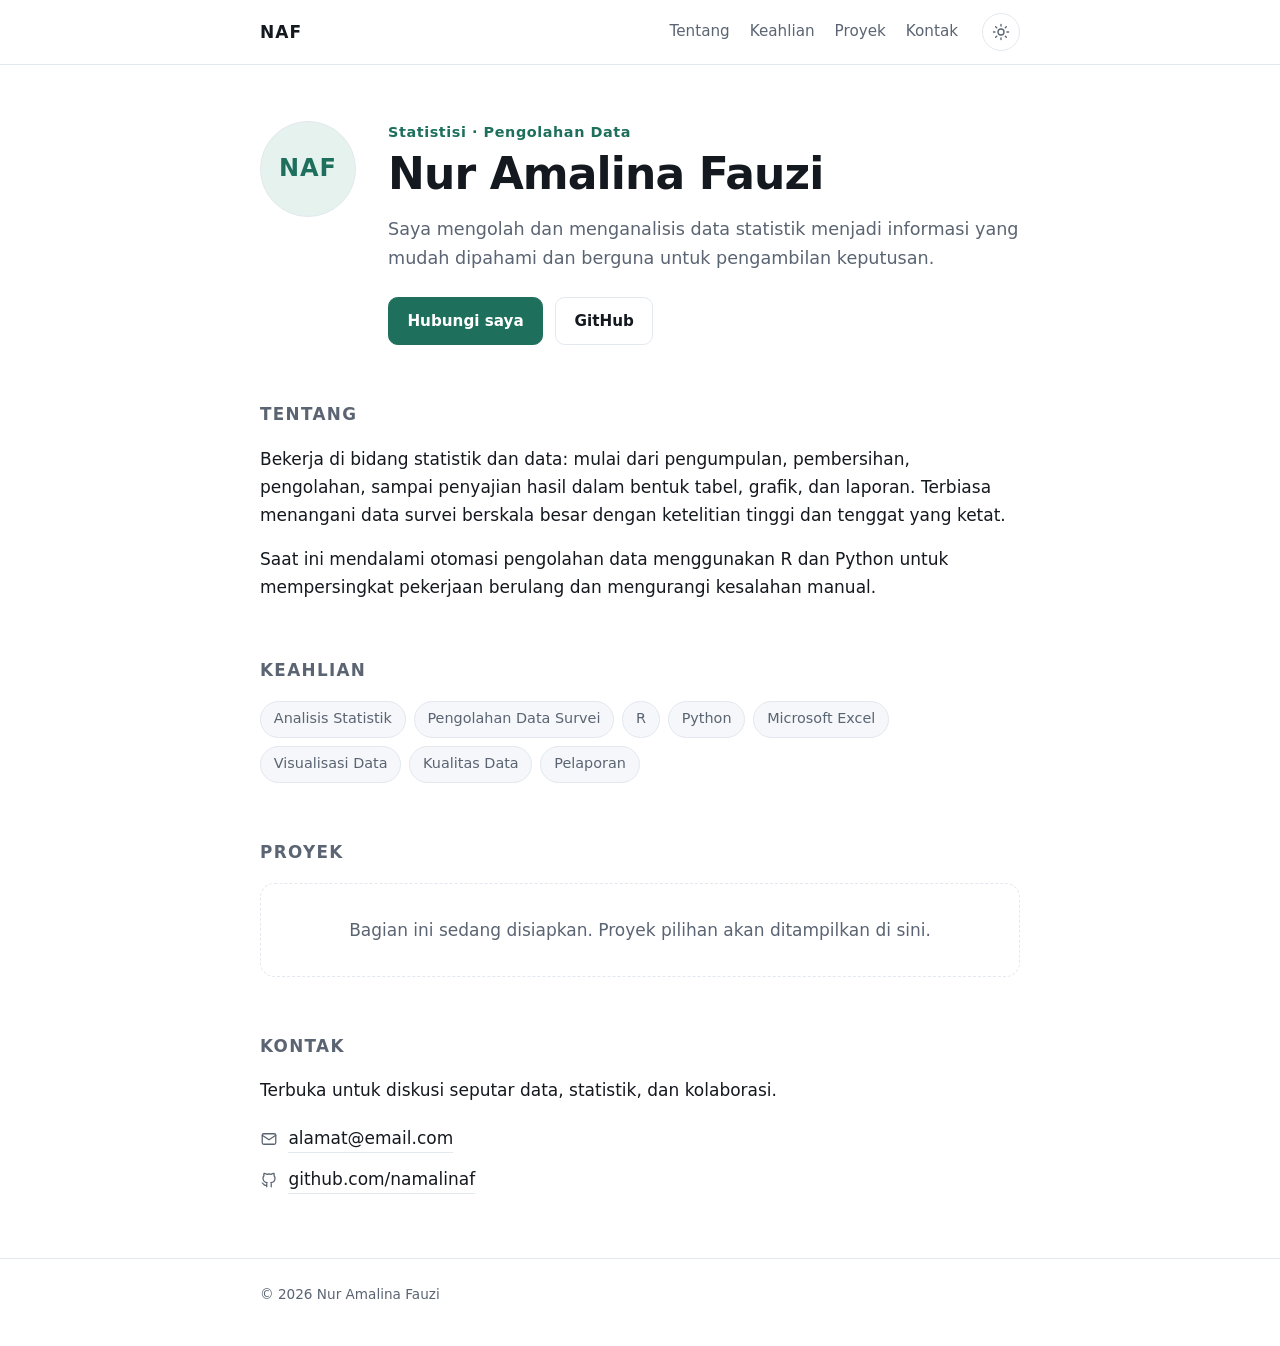
==== index.html @ 29345337 "Initial commit: situs profil" ====
<!DOCTYPE html>
<html lang="id">
<head>
  <meta charset="utf-8">
  <meta name="viewport" content="width=device-width, initial-scale=1">
  <title>Nur Amalina Fauzi — Profil</title>
  <meta name="description" content="Profil profesional Nur Amalina Fauzi: statistisi, pengolahan dan analisis data.">
  <meta name="theme-color" content="#0f172a">
  <meta property="og:type" content="profile">
  <meta property="og:title" content="Nur Amalina Fauzi — Profil">
  <meta property="og:description" content="Profil profesional Nur Amalina Fauzi: statistisi, pengolahan dan analisis data.">
  <meta property="og:url" content="https://namalinaf.github.io/">
  <link rel="icon" href="assets/favicon.svg" type="image/svg+xml">
  <link rel="stylesheet" href="assets/styles.css">
</head>
<body>
  <a class="skip-link" href="#main">Lompat ke konten</a>

  <header class="site-header">
    <div class="wrap header-inner">
      <a class="brand" href="/">NAF</a>
      <nav aria-label="Navigasi utama">
        <a href="#tentang">Tentang</a>
        <a href="#keahlian">Keahlian</a>
        <a href="#proyek">Proyek</a>
        <a href="#kontak">Kontak</a>
      </nav>
      <button class="theme-toggle" type="button" aria-label="Ganti tema terang/gelap">
        <svg class="icon-sun" viewBox="0 0 24 24" aria-hidden="true"><circle cx="12" cy="12" r="4"/><path d="M12 2v2M12 20v2M4.9 4.9l1.4 1.4M17.7 17.7l1.4 1.4M2 12h2M20 12h2M4.9 19.1l1.4-1.4M17.7 6.3l1.4-1.4"/></svg>
        <svg class="icon-moon" viewBox="0 0 24 24" aria-hidden="true"><path d="M21 12.8A9 9 0 1 1 11.2 3a7 7 0 0 0 9.8 9.8z"/></svg>
      </button>
    </div>
  </header>

  <main id="main" class="wrap">

    <section class="hero" aria-labelledby="hero-title">
      <div class="avatar" aria-hidden="true">NAF</div>
      <div class="hero-text">
        <p class="eyebrow">Statistisi · Pengolahan Data</p>
        <h1 id="hero-title">Nur Amalina Fauzi</h1>
        <p class="lead">
          Saya mengolah dan menganalisis data statistik menjadi informasi yang
          mudah dipahami dan berguna untuk pengambilan keputusan.
        </p>
        <div class="actions">
          <a class="btn btn-primary" href="mailto:alamat@email.com">Hubungi saya</a>
          <a class="btn" href="https://github.com/namalinaf" rel="me noopener" target="_blank">GitHub</a>
        </div>
      </div>
    </section>

    <section id="tentang" aria-labelledby="tentang-title">
      <h2 id="tentang-title">Tentang</h2>
      <p>
        Bekerja di bidang statistik dan data: mulai dari pengumpulan,
        pembersihan, pengolahan, sampai penyajian hasil dalam bentuk tabel,
        grafik, dan laporan. Terbiasa menangani data survei berskala besar
        dengan ketelitian tinggi dan tenggat yang ketat.
      </p>
      <p>
        Saat ini mendalami otomasi pengolahan data menggunakan R dan Python
        untuk mempersingkat pekerjaan berulang dan mengurangi kesalahan manual.
      </p>
    </section>

    <section id="keahlian" aria-labelledby="keahlian-title">
      <h2 id="keahlian-title">Keahlian</h2>
      <ul class="chips">
        <li>Analisis Statistik</li>
        <li>Pengolahan Data Survei</li>
        <li>R</li>
        <li>Python</li>
        <li>Microsoft Excel</li>
        <li>Visualisasi Data</li>
        <li>Kualitas Data</li>
        <li>Pelaporan</li>
      </ul>
    </section>

    <section id="proyek" aria-labelledby="proyek-title">
      <h2 id="proyek-title">Proyek</h2>
      <!--
        Tambahkan proyek dengan menyalin blok di bawah dan mengisi isinya:

        <article class="card">
          <h3>Judul proyek</h3>
          <p>Deskripsi singkat: masalah, pendekatan, dan hasil.</p>
          <p class="meta">R · 2025</p>
        </article>
      -->
      <div class="empty-state">
        <p>Bagian ini sedang disiapkan. Proyek pilihan akan ditampilkan di sini.</p>
      </div>
    </section>

    <section id="kontak" aria-labelledby="kontak-title">
      <h2 id="kontak-title">Kontak</h2>
      <p>Terbuka untuk diskusi seputar data, statistik, dan kolaborasi.</p>
      <ul class="contact-list">
        <li>
          <svg viewBox="0 0 24 24" aria-hidden="true"><rect x="3" y="5" width="18" height="14" rx="2"/><path d="m3 7 9 6 9-6"/></svg>
          <a href="mailto:alamat@email.com">alamat@email.com</a>
        </li>
        <li>
          <svg viewBox="0 0 24 24" aria-hidden="true"><path d="M9 19c-4 1.5-4-2.5-6-3m12 5v-3.5c0-1 .1-1.4-.5-2 2.8-.3 5.5-1.4 5.5-6a4.6 4.6 0 0 0-1.3-3.2 4.2 4.2 0 0 0-.1-3.2s-1.1-.3-3.5 1.3a12 12 0 0 0-6.2 0C6.5 2.8 5.4 3.1 5.4 3.1a4.2 4.2 0 0 0-.1 3.2A4.6 4.6 0 0 0 4 9.5c0 4.6 2.7 5.7 5.5 6-.6.6-.6 1.2-.5 2V21"/></svg>
          <a href="https://github.com/namalinaf" rel="me noopener" target="_blank">github.com/namalinaf</a>
        </li>
      </ul>
    </section>

  </main>

  <footer class="site-footer">
    <div class="wrap">
      <p>&copy; <span id="year">2026</span> Nur Amalina Fauzi</p>
    </div>
  </footer>

  <script src="assets/script.js" defer></script>
</body>
</html>
---- assets/styles.css ----
:root {
  --bg: #ffffff;
  --bg-soft: #f5f7fa;
  --text: #14181f;
  --muted: #5a6472;
  --line: #e3e8ef;
  --accent: #1e6f5c;
  --accent-soft: #e6f2ee;
  --shadow: 0 1px 2px rgba(16, 24, 40, .06), 0 12px 32px rgba(16, 24, 40, .06);
}

[data-theme="dark"] {
  --bg: #0f1319;
  --bg-soft: #161c25;
  --text: #e9eef5;
  --muted: #9aa6b6;
  --line: #242d3a;
  --accent: #5ec7a8;
  --accent-soft: #172a26;
  --shadow: 0 1px 2px rgba(0, 0, 0, .4), 0 12px 32px rgba(0, 0, 0, .35);
}

*,
*::before,
*::after { box-sizing: border-box; }

html { scroll-behavior: smooth; }

body {
  margin: 0;
  background: var(--bg);
  color: var(--text);
  font-family: ui-sans-serif, system-ui, -apple-system, "Segoe UI", Roboto, "Helvetica Neue", Arial, sans-serif;
  font-size: 17px;
  line-height: 1.65;
  -webkit-font-smoothing: antialiased;
}

.wrap {
  width: min(760px, 100% - 3rem);
  margin-inline: auto;
}

.skip-link {
  position: absolute;
  left: -9999px;
  top: 1rem;
  background: var(--accent);
  color: #fff;
  padding: .6rem 1rem;
  border-radius: .5rem;
  z-index: 10;
}
.skip-link:focus { left: 1rem; }

.site-header {
  position: sticky;
  top: 0;
  z-index: 5;
  backdrop-filter: blur(10px);
  background: color-mix(in srgb, var(--bg) 88%, transparent);
  border-bottom: 1px solid var(--line);
}

.header-inner {
  display: flex;
  align-items: center;
  gap: 1.5rem;
  height: 64px;
}

.brand {
  font-weight: 800;
  letter-spacing: .06em;
  color: var(--text);
  text-decoration: none;
}

.site-header nav {
  display: flex;
  gap: 1.25rem;
  margin-left: auto;
}

.site-header nav a {
  color: var(--muted);
  text-decoration: none;
  font-size: .95rem;
}

.site-header nav a:hover,
.site-header nav a:focus-visible { color: var(--accent); }

.theme-toggle {
  display: grid;
  place-items: center;
  width: 38px;
  height: 38px;
  border: 1px solid var(--line);
  border-radius: 50%;
  background: transparent;
  color: var(--muted);
  cursor: pointer;
}
.theme-toggle:hover { color: var(--accent); border-color: var(--accent); }

.theme-toggle svg {
  width: 18px;
  height: 18px;
  fill: none;
  stroke: currentColor;
  stroke-width: 1.8;
  stroke-linecap: round;
}

[data-theme="dark"] .icon-sun,
:root:not([data-theme="dark"]) .icon-moon { display: none; }

main { padding-block: 3.5rem 4rem; }

section { margin-top: 3.5rem; }

h1 {
  font-size: clamp(2rem, 5vw, 2.75rem);
  line-height: 1.15;
  letter-spacing: -.02em;
  margin: .25rem 0 1rem;
}

h2 {
  font-size: 1.05rem;
  letter-spacing: .08em;
  text-transform: uppercase;
  color: var(--muted);
  margin: 0 0 1rem;
}

h3 { font-size: 1.1rem; margin: 0 0 .35rem; }

p { margin: 0 0 1rem; color: var(--text); }

.hero {
  display: grid;
  grid-template-columns: auto 1fr;
  gap: 2rem;
  align-items: start;
  margin-top: 0;
}

.avatar {
  width: 96px;
  height: 96px;
  border-radius: 50%;
  display: grid;
  place-items: center;
  font-weight: 800;
  font-size: 1.5rem;
  letter-spacing: .04em;
  color: var(--accent);
  background: var(--accent-soft);
  border: 1px solid var(--line);
}

.eyebrow {
  color: var(--accent);
  font-weight: 600;
  font-size: .9rem;
  letter-spacing: .04em;
  margin: 0;
}

.lead { color: var(--muted); font-size: 1.1rem; }

.actions { display: flex; flex-wrap: wrap; gap: .75rem; margin-top: 1.5rem; }

.btn {
  display: inline-block;
  padding: .65rem 1.15rem;
  border-radius: .6rem;
  border: 1px solid var(--line);
  color: var(--text);
  text-decoration: none;
  font-size: .95rem;
  font-weight: 600;
}
.btn:hover { border-color: var(--accent); color: var(--accent); }

.btn-primary {
  background: var(--accent);
  border-color: var(--accent);
  color: #fff;
}
.btn-primary:hover { filter: brightness(1.08); color: #fff; }

.chips {
  list-style: none;
  padding: 0;
  margin: 0;
  display: flex;
  flex-wrap: wrap;
  gap: .5rem;
}
.chips li {
  padding: .35rem .8rem;
  border: 1px solid var(--line);
  border-radius: 999px;
  font-size: .9rem;
  color: var(--muted);
  background: var(--bg-soft);
}

.card {
  border: 1px solid var(--line);
  border-radius: .9rem;
  padding: 1.25rem 1.35rem;
  box-shadow: var(--shadow);
  background: var(--bg);
  margin-bottom: 1rem;
}
.card p:last-child { margin-bottom: 0; }
.card .meta { color: var(--muted); font-size: .85rem; margin: .25rem 0 0; }

.empty-state {
  border: 1px dashed var(--line);
  border-radius: .9rem;
  padding: 2rem 1.35rem;
  text-align: center;
  color: var(--muted);
}
.empty-state p { color: var(--muted); margin: 0; }

.contact-list { list-style: none; padding: 0; margin: 1.25rem 0 0; display: grid; gap: .75rem; }
.contact-list li { display: flex; align-items: center; gap: .65rem; }
.contact-list svg {
  width: 18px; height: 18px;
  fill: none; stroke: var(--muted); stroke-width: 1.7;
  stroke-linecap: round; stroke-linejoin: round;
  flex: none;
}
.contact-list a { color: var(--text); text-decoration: none; border-bottom: 1px solid var(--line); }
.contact-list a:hover { color: var(--accent); border-color: var(--accent); }

.site-footer {
  border-top: 1px solid var(--line);
  padding: 1.5rem 0 2.5rem;
}
.site-footer p { color: var(--muted); font-size: .85rem; margin: 0; }

a:focus-visible,
button:focus-visible {
  outline: 2px solid var(--accent);
  outline-offset: 3px;
  border-radius: .35rem;
}

@media (max-width: 620px) {
  .wrap { width: min(760px, 100% - 2rem); }
  .hero { grid-template-columns: 1fr; gap: 1.25rem; }
  .avatar { width: 72px; height: 72px; font-size: 1.15rem; }
  .site-header nav { display: none; }
  main { padding-block: 2.25rem 3rem; }
  section { margin-top: 2.5rem; }
}

@media (prefers-reduced-motion: reduce) {
  html { scroll-behavior: auto; }
}
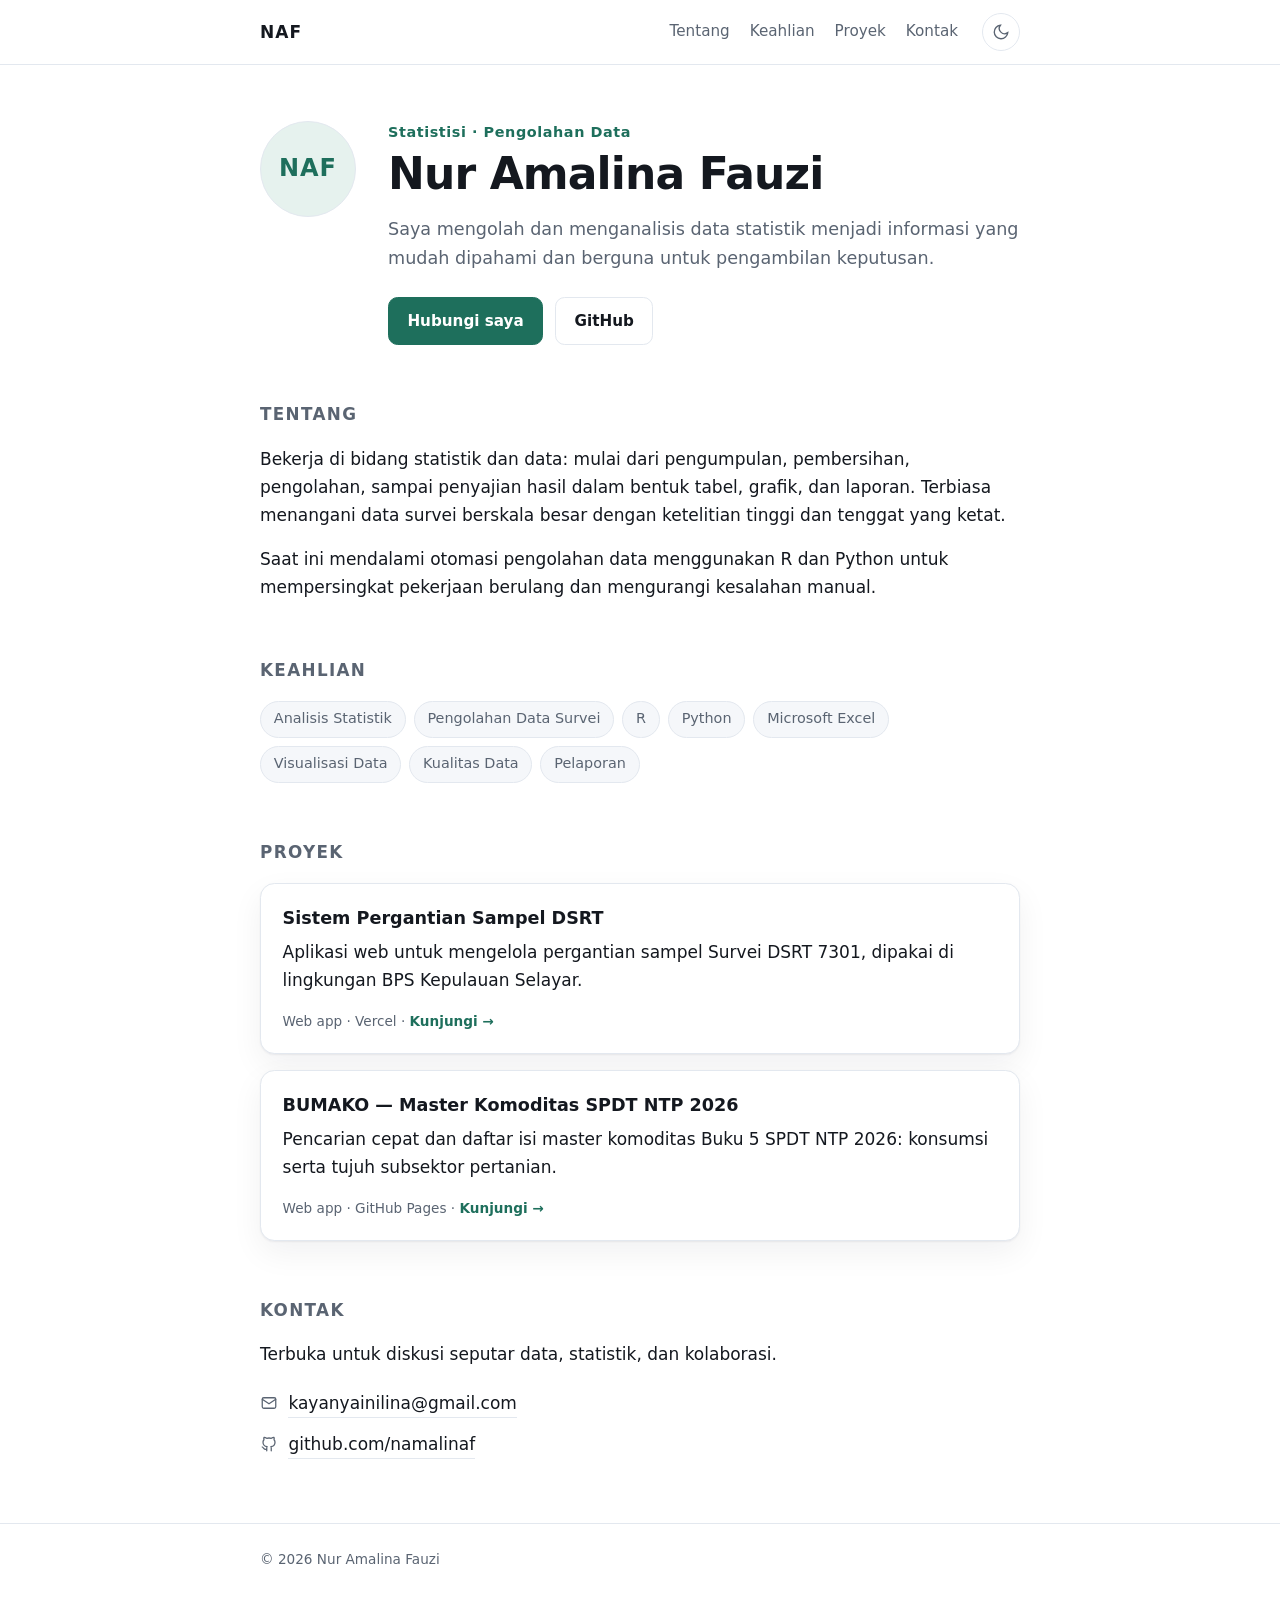
==== commit 6bbbc30c: "Tambah email dan dua kartu proyek" ====
--- a/index.html
+++ b/index.html
@@ -44,7 +44,7 @@
           mudah dipahami dan berguna untuk pengambilan keputusan.
         </p>
         <div class="actions">
-          <a class="btn btn-primary" href="mailto:alamat@email.com">Hubungi saya</a>
+          <a class="btn btn-primary" href="mailto:kayanyainilina@gmail.com">Hubungi saya</a>
           <a class="btn" href="https://github.com/namalinaf" rel="me noopener" target="_blank">GitHub</a>
         </div>
       </div>
@@ -89,9 +89,29 @@
           <p class="meta">R · 2025</p>
         </article>
       -->
-      <div class="empty-state">
-        <p>Bagian ini sedang disiapkan. Proyek pilihan akan ditampilkan di sini.</p>
-      </div>
+      <article class="card">
+        <h3>Sistem Pergantian Sampel DSRT</h3>
+        <p>
+          Aplikasi web untuk mengelola pergantian sampel Survei DSRT 7301,
+          dipakai di lingkungan BPS Kepulauan Selayar.
+        </p>
+        <p class="meta">
+          Web app · Vercel ·
+          <a class="card-link" href="https://sampel-spdt.vercel.app" target="_blank" rel="noopener">Kunjungi →</a>
+        </p>
+      </article>
+
+      <article class="card">
+        <h3>BUMAKO — Master Komoditas SPDT NTP 2026</h3>
+        <p>
+          Pencarian cepat dan daftar isi master komoditas Buku 5 SPDT NTP 2026:
+          konsumsi serta tujuh subsektor pertanian.
+        </p>
+        <p class="meta">
+          Web app · GitHub Pages ·
+          <a class="card-link" href="https://stat-selayar.github.io/bumako" target="_blank" rel="noopener">Kunjungi →</a>
+        </p>
+      </article>
     </section>
 
     <section id="kontak" aria-labelledby="kontak-title">
@@ -100,7 +120,7 @@
       <ul class="contact-list">
         <li>
           <svg viewBox="0 0 24 24" aria-hidden="true"><rect x="3" y="5" width="18" height="14" rx="2"/><path d="m3 7 9 6 9-6"/></svg>
-          <a href="mailto:alamat@email.com">alamat@email.com</a>
+          <a href="mailto:kayanyainilina@gmail.com">kayanyainilina@gmail.com</a>
         </li>
         <li>
           <svg viewBox="0 0 24 24" aria-hidden="true"><path d="M9 19c-4 1.5-4-2.5-6-3m12 5v-3.5c0-1 .1-1.4-.5-2 2.8-.3 5.5-1.4 5.5-6a4.6 4.6 0 0 0-1.3-3.2 4.2 4.2 0 0 0-.1-3.2s-1.1-.3-3.5 1.3a12 12 0 0 0-6.2 0C6.5 2.8 5.4 3.1 5.4 3.1a4.2 4.2 0 0 0-.1 3.2A4.6 4.6 0 0 0 4 9.5c0 4.6 2.7 5.7 5.5 6-.6.6-.6 1.2-.5 2V21"/></svg>
--- a/assets/styles.css
+++ b/assets/styles.css
@@ -113,8 +113,8 @@
   stroke-linecap: round;
 }
 
-[data-theme="dark"] .icon-sun,
-:root:not([data-theme="dark"]) .icon-moon { display: none; }
+[data-theme="dark"] .icon-moon,
+:root:not([data-theme="dark"]) .icon-sun { display: none; }
 
 main { padding-block: 3.5rem 4rem; }
 
@@ -192,6 +192,9 @@
 }
 .btn-primary:hover { filter: brightness(1.08); color: #fff; }
 
+[data-theme="dark"] .btn-primary { color: #06211a; }
+[data-theme="dark"] .btn-primary:hover { color: #06211a; }
+
 .chips {
   list-style: none;
   padding: 0;
@@ -220,6 +223,14 @@
 .card p:last-child { margin-bottom: 0; }
 .card .meta { color: var(--muted); font-size: .85rem; margin: .25rem 0 0; }
 
+.card-link {
+  color: var(--accent);
+  font-weight: 600;
+  text-decoration: none;
+}
+.card-link:hover,
+.card-link:focus-visible { text-decoration: underline; }
+
 .empty-state {
   border: 1px dashed var(--line);
   border-radius: .9rem;
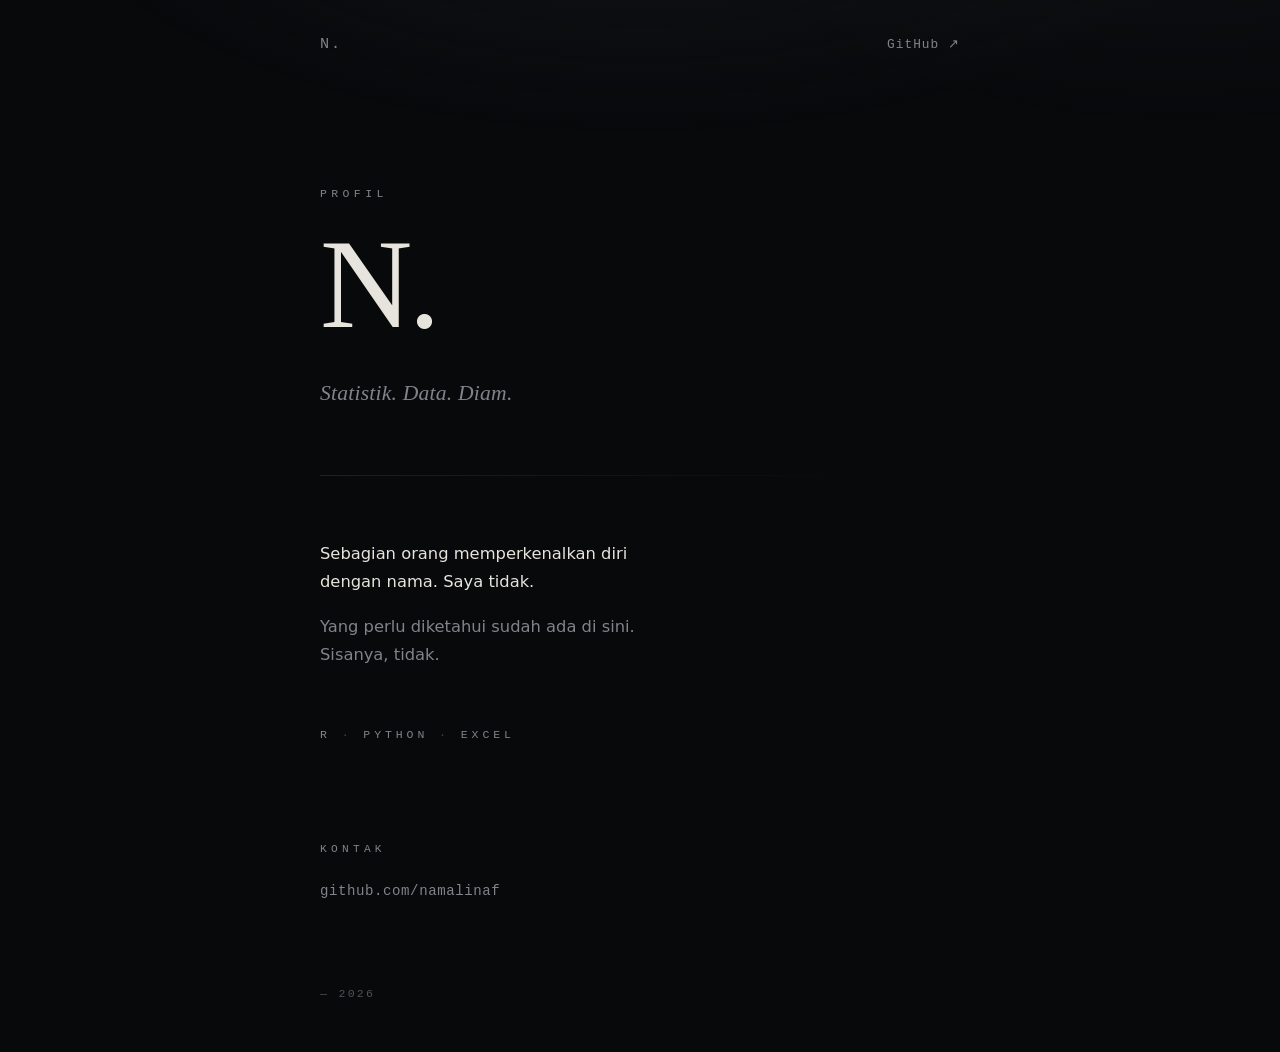
==== commit c0efaa69: "Ubah arah desain: minimal, tanpa nama dan proyek" ====
--- a/index.html
+++ b/index.html
@@ -3,138 +3,46 @@
 <head>
   <meta charset="utf-8">
   <meta name="viewport" content="width=device-width, initial-scale=1">
-  <title>Nur Amalina Fauzi — Profil</title>
-  <meta name="description" content="Profil profesional Nur Amalina Fauzi: statistisi, pengolahan dan analisis data.">
-  <meta name="theme-color" content="#0f172a">
-  <meta property="og:type" content="profile">
-  <meta property="og:title" content="Nur Amalina Fauzi — Profil">
-  <meta property="og:description" content="Profil profesional Nur Amalina Fauzi: statistisi, pengolahan dan analisis data.">
+  <title>N.</title>
+  <meta name="description" content="Statistik, data, dan hal-hal yang tidak perlu dijelaskan.">
+  <meta name="theme-color" content="#08090b">
+  <meta property="og:type" content="website">
+  <meta property="og:title" content="N.">
+  <meta property="og:description" content="Statistik, data, dan hal-hal yang tidak perlu dijelaskan.">
   <meta property="og:url" content="https://namalinaf.github.io/">
   <link rel="icon" href="assets/favicon.svg" type="image/svg+xml">
   <link rel="stylesheet" href="assets/styles.css">
 </head>
 <body>
-  <a class="skip-link" href="#main">Lompat ke konten</a>
-
-  <header class="site-header">
-    <div class="wrap header-inner">
-      <a class="brand" href="/">NAF</a>
-      <nav aria-label="Navigasi utama">
-        <a href="#tentang">Tentang</a>
-        <a href="#keahlian">Keahlian</a>
-        <a href="#proyek">Proyek</a>
-        <a href="#kontak">Kontak</a>
-      </nav>
-      <button class="theme-toggle" type="button" aria-label="Ganti tema terang/gelap">
-        <svg class="icon-sun" viewBox="0 0 24 24" aria-hidden="true"><circle cx="12" cy="12" r="4"/><path d="M12 2v2M12 20v2M4.9 4.9l1.4 1.4M17.7 17.7l1.4 1.4M2 12h2M20 12h2M4.9 19.1l1.4-1.4M17.7 6.3l1.4-1.4"/></svg>
-        <svg class="icon-moon" viewBox="0 0 24 24" aria-hidden="true"><path d="M21 12.8A9 9 0 1 1 11.2 3a7 7 0 0 0 9.8 9.8z"/></svg>
-      </button>
-    </div>
+  <header class="site-header wrap">
+    <span class="mark" aria-hidden="true">N.</span>
+    <a class="quiet-link" href="https://github.com/namalinaf" rel="me noopener" target="_blank">GitHub&nbsp;↗</a>
   </header>
 
-  <main id="main" class="wrap">
-
-    <section class="hero" aria-labelledby="hero-title">
-      <div class="avatar" aria-hidden="true">NAF</div>
-      <div class="hero-text">
-        <p class="eyebrow">Statistisi · Pengolahan Data</p>
-        <h1 id="hero-title">Nur Amalina Fauzi</h1>
-        <p class="lead">
-          Saya mengolah dan menganalisis data statistik menjadi informasi yang
-          mudah dipahami dan berguna untuk pengambilan keputusan.
-        </p>
-        <div class="actions">
-          <a class="btn btn-primary" href="mailto:kayanyainilina@gmail.com">Hubungi saya</a>
-          <a class="btn" href="https://github.com/namalinaf" rel="me noopener" target="_blank">GitHub</a>
-        </div>
-      </div>
+  <main class="wrap">
+    <section class="hero">
+      <p class="eyebrow">Profil</p>
+      <h1>N.</h1>
+      <p class="tagline">Statistik. Data. Diam.</p>
     </section>
 
-    <section id="tentang" aria-labelledby="tentang-title">
-      <h2 id="tentang-title">Tentang</h2>
-      <p>
-        Bekerja di bidang statistik dan data: mulai dari pengumpulan,
-        pembersihan, pengolahan, sampai penyajian hasil dalam bentuk tabel,
-        grafik, dan laporan. Terbiasa menangani data survei berskala besar
-        dengan ketelitian tinggi dan tenggat yang ketat.
-      </p>
-      <p>
-        Saat ini mendalami otomasi pengolahan data menggunakan R dan Python
-        untuk mempersingkat pekerjaan berulang dan mengurangi kesalahan manual.
-      </p>
+    <div class="rule" role="presentation"></div>
+
+    <section class="note">
+      <p>Sebagian orang memperkenalkan diri dengan nama. Saya tidak.</p>
+      <p>Yang perlu diketahui sudah ada di sini. Sisanya, tidak.</p>
     </section>
 
-    <section id="keahlian" aria-labelledby="keahlian-title">
-      <h2 id="keahlian-title">Keahlian</h2>
-      <ul class="chips">
-        <li>Analisis Statistik</li>
-        <li>Pengolahan Data Survei</li>
-        <li>R</li>
-        <li>Python</li>
-        <li>Microsoft Excel</li>
-        <li>Visualisasi Data</li>
-        <li>Kualitas Data</li>
-        <li>Pelaporan</li>
-      </ul>
+    <p class="tools">R <span aria-hidden="true">·</span> Python <span aria-hidden="true">·</span> Excel</p>
+
+    <section class="contact" aria-labelledby="contact-title">
+      <h2 id="contact-title">Kontak</h2>
+      <a class="quiet-link" href="https://github.com/namalinaf" rel="me noopener" target="_blank">github.com/namalinaf</a>
     </section>
-
-    <section id="proyek" aria-labelledby="proyek-title">
-      <h2 id="proyek-title">Proyek</h2>
-      <!--
-        Tambahkan proyek dengan menyalin blok di bawah dan mengisi isinya:
-
-        <article class="card">
-          <h3>Judul proyek</h3>
-          <p>Deskripsi singkat: masalah, pendekatan, dan hasil.</p>
-          <p class="meta">R · 2025</p>
-        </article>
-      -->
-      <article class="card">
-        <h3>Sistem Pergantian Sampel DSRT</h3>
-        <p>
-          Aplikasi web untuk mengelola pergantian sampel Survei DSRT 7301,
-          dipakai di lingkungan BPS Kepulauan Selayar.
-        </p>
-        <p class="meta">
-          Web app · Vercel ·
-          <a class="card-link" href="https://sampel-spdt.vercel.app" target="_blank" rel="noopener">Kunjungi →</a>
-        </p>
-      </article>
-
-      <article class="card">
-        <h3>BUMAKO — Master Komoditas SPDT NTP 2026</h3>
-        <p>
-          Pencarian cepat dan daftar isi master komoditas Buku 5 SPDT NTP 2026:
-          konsumsi serta tujuh subsektor pertanian.
-        </p>
-        <p class="meta">
-          Web app · GitHub Pages ·
-          <a class="card-link" href="https://stat-selayar.github.io/bumako" target="_blank" rel="noopener">Kunjungi →</a>
-        </p>
-      </article>
-    </section>
-
-    <section id="kontak" aria-labelledby="kontak-title">
-      <h2 id="kontak-title">Kontak</h2>
-      <p>Terbuka untuk diskusi seputar data, statistik, dan kolaborasi.</p>
-      <ul class="contact-list">
-        <li>
-          <svg viewBox="0 0 24 24" aria-hidden="true"><rect x="3" y="5" width="18" height="14" rx="2"/><path d="m3 7 9 6 9-6"/></svg>
-          <a href="mailto:kayanyainilina@gmail.com">kayanyainilina@gmail.com</a>
-        </li>
-        <li>
-          <svg viewBox="0 0 24 24" aria-hidden="true"><path d="M9 19c-4 1.5-4-2.5-6-3m12 5v-3.5c0-1 .1-1.4-.5-2 2.8-.3 5.5-1.4 5.5-6a4.6 4.6 0 0 0-1.3-3.2 4.2 4.2 0 0 0-.1-3.2s-1.1-.3-3.5 1.3a12 12 0 0 0-6.2 0C6.5 2.8 5.4 3.1 5.4 3.1a4.2 4.2 0 0 0-.1 3.2A4.6 4.6 0 0 0 4 9.5c0 4.6 2.7 5.7 5.5 6-.6.6-.6 1.2-.5 2V21"/></svg>
-          <a href="https://github.com/namalinaf" rel="me noopener" target="_blank">github.com/namalinaf</a>
-        </li>
-      </ul>
-    </section>
-
   </main>
 
-  <footer class="site-footer">
-    <div class="wrap">
-      <p>&copy; <span id="year">2026</span> Nur Amalina Fauzi</p>
-    </div>
+  <footer class="site-footer wrap">
+    <p>— <span id="year">2026</span></p>
   </footer>
 
   <script src="assets/script.js" defer></script>
--- a/assets/styles.css
+++ b/assets/styles.css
@@ -1,23 +1,10 @@
 :root {
-  --bg: #ffffff;
-  --bg-soft: #f5f7fa;
-  --text: #14181f;
-  --muted: #5a6472;
-  --line: #e3e8ef;
-  --accent: #1e6f5c;
-  --accent-soft: #e6f2ee;
-  --shadow: 0 1px 2px rgba(16, 24, 40, .06), 0 12px 32px rgba(16, 24, 40, .06);
-}
-
-[data-theme="dark"] {
-  --bg: #0f1319;
-  --bg-soft: #161c25;
-  --text: #e9eef5;
-  --muted: #9aa6b6;
-  --line: #242d3a;
-  --accent: #5ec7a8;
-  --accent-soft: #172a26;
-  --shadow: 0 1px 2px rgba(0, 0, 0, .4), 0 12px 32px rgba(0, 0, 0, .35);
+  --bg: #08090b;
+  --bg-glow: #14161b;
+  --text: #e7e4dd;
+  --muted: #82838a;
+  --line: #1e2026;
+  --accent: #cfc9bd;
 }
 
 *,
@@ -28,251 +15,170 @@
 
 body {
   margin: 0;
+  min-height: 100vh;
   background: var(--bg);
   color: var(--text);
-  font-family: ui-sans-serif, system-ui, -apple-system, "Segoe UI", Roboto, "Helvetica Neue", Arial, sans-serif;
+  font-family: ui-sans-serif, system-ui, -apple-system, "Segoe UI", Roboto, sans-serif;
   font-size: 17px;
-  line-height: 1.65;
+  line-height: 1.7;
   -webkit-font-smoothing: antialiased;
+  position: relative;
+  overflow-x: hidden;
+}
+
+body::before {
+  content: "";
+  position: fixed;
+  inset: -20% -20% auto;
+  height: 90vh;
+  background:
+    radial-gradient(50% 55% at 50% 0%, var(--bg-glow) 0%, transparent 70%),
+    radial-gradient(35% 40% at 80% 10%, rgba(120, 130, 150, .06) 0%, transparent 70%);
+  pointer-events: none;
+  z-index: 0;
 }
 
 .wrap {
-  width: min(760px, 100% - 3rem);
+  width: min(640px, 100% - 3rem);
   margin-inline: auto;
+  position: relative;
+  z-index: 1;
 }
 
-.skip-link {
-  position: absolute;
-  left: -9999px;
-  top: 1rem;
-  background: var(--accent);
-  color: #fff;
-  padding: .6rem 1rem;
-  border-radius: .5rem;
-  z-index: 10;
-}
-.skip-link:focus { left: 1rem; }
-
 .site-header {
-  position: sticky;
-  top: 0;
-  z-index: 5;
-  backdrop-filter: blur(10px);
-  background: color-mix(in srgb, var(--bg) 88%, transparent);
-  border-bottom: 1px solid var(--line);
+  display: flex;
+  align-items: center;
+  justify-content: space-between;
+  padding-block: 2rem 0;
 }
 
-.header-inner {
-  display: flex;
-  align-items: center;
-  gap: 1.5rem;
-  height: 64px;
+.mark {
+  font-family: ui-monospace, "Cascadia Mono", Consolas, monospace;
+  font-size: .95rem;
+  letter-spacing: .12em;
+  color: var(--muted);
 }
 
-.brand {
-  font-weight: 800;
-  letter-spacing: .06em;
-  color: var(--text);
+.quiet-link {
+  color: var(--muted);
   text-decoration: none;
+  font-family: ui-monospace, "Cascadia Mono", Consolas, monospace;
+  font-size: .8rem;
+  letter-spacing: .08em;
+  border-bottom: 1px solid transparent;
+  transition: color .2s ease, border-color .2s ease;
 }
 
-.site-header nav {
-  display: flex;
-  gap: 1.25rem;
-  margin-left: auto;
+.quiet-link:hover,
+.quiet-link:focus-visible {
+  color: var(--accent);
+  border-color: var(--line);
 }
 
-.site-header nav a {
+main { padding-block: clamp(4rem, 14vh, 8rem) 5rem; }
+
+.eyebrow {
+  margin: 0 0 1.5rem;
+  font-family: ui-monospace, "Cascadia Mono", Consolas, monospace;
+  font-size: .72rem;
+  letter-spacing: .38em;
+  text-transform: uppercase;
   color: var(--muted);
-  text-decoration: none;
-  font-size: .95rem;
 }
 
-.site-header nav a:hover,
-.site-header nav a:focus-visible { color: var(--accent); }
-
-.theme-toggle {
-  display: grid;
-  place-items: center;
-  width: 38px;
-  height: 38px;
-  border: 1px solid var(--line);
-  border-radius: 50%;
-  background: transparent;
-  color: var(--muted);
-  cursor: pointer;
-}
-.theme-toggle:hover { color: var(--accent); border-color: var(--accent); }
-
-.theme-toggle svg {
-  width: 18px;
-  height: 18px;
-  fill: none;
-  stroke: currentColor;
-  stroke-width: 1.8;
-  stroke-linecap: round;
+h1 {
+  margin: 0;
+  font-family: Georgia, "Times New Roman", serif;
+  font-weight: 400;
+  font-size: clamp(4.5rem, 16vw, 8rem);
+  line-height: .9;
+  letter-spacing: -.03em;
+  color: var(--text);
+  animation: rise 1s cubic-bezier(.2, .7, .3, 1) both;
 }
 
-[data-theme="dark"] .icon-moon,
-:root:not([data-theme="dark"]) .icon-sun { display: none; }
-
-main { padding-block: 3.5rem 4rem; }
-
-section { margin-top: 3.5rem; }
-
-h1 {
-  font-size: clamp(2rem, 5vw, 2.75rem);
-  line-height: 1.15;
-  letter-spacing: -.02em;
-  margin: .25rem 0 1rem;
+.tagline {
+  margin: 2rem 0 0;
+  font-family: Georgia, "Times New Roman", serif;
+  font-style: italic;
+  font-size: clamp(1.1rem, 2.5vw, 1.35rem);
+  color: var(--muted);
+  letter-spacing: .01em;
+  animation: rise 1s cubic-bezier(.2, .7, .3, 1) .15s both;
 }
 
-h2 {
-  font-size: 1.05rem;
-  letter-spacing: .08em;
+.rule {
+  height: 1px;
+  margin: 4rem 0;
+  background: linear-gradient(90deg, var(--line), transparent 85%);
+}
+
+.note p {
+  margin: 0 0 1.1rem;
+  max-width: 34ch;
+  color: var(--text);
+  font-size: 1.02rem;
+  animation: rise .9s ease both;
+}
+
+.note p:last-child { color: var(--muted); }
+
+.tools {
+  margin: 3.5rem 0 0;
+  font-family: ui-monospace, "Cascadia Mono", Consolas, monospace;
+  font-size: .72rem;
+  letter-spacing: .34em;
   text-transform: uppercase;
   color: var(--muted);
+}
+.tools span { opacity: .45; }
+
+.contact { margin-top: 6rem; }
+
+.contact h2 {
   margin: 0 0 1rem;
+  font-family: ui-monospace, "Cascadia Mono", Consolas, monospace;
+  font-size: .7rem;
+  font-weight: 400;
+  letter-spacing: .38em;
+  text-transform: uppercase;
+  color: var(--muted);
 }
 
-h3 { font-size: 1.1rem; margin: 0 0 .35rem; }
+.contact .quiet-link { font-size: .88rem; letter-spacing: .04em; }
 
-p { margin: 0 0 1rem; color: var(--text); }
-
-.hero {
-  display: grid;
-  grid-template-columns: auto 1fr;
-  gap: 2rem;
-  align-items: start;
-  margin-top: 0;
+.site-footer {
+  padding-block: 0 3rem;
 }
 
-.avatar {
-  width: 96px;
-  height: 96px;
-  border-radius: 50%;
-  display: grid;
-  place-items: center;
-  font-weight: 800;
-  font-size: 1.5rem;
-  letter-spacing: .04em;
-  color: var(--accent);
-  background: var(--accent-soft);
-  border: 1px solid var(--line);
+.site-footer p {
+  margin: 0;
+  font-family: ui-monospace, "Cascadia Mono", Consolas, monospace;
+  font-size: .72rem;
+  letter-spacing: .2em;
+  color: var(--muted);
+  opacity: .6;
 }
 
-.eyebrow {
-  color: var(--accent);
-  font-weight: 600;
-  font-size: .9rem;
-  letter-spacing: .04em;
-  margin: 0;
+a:focus-visible {
+  outline: 1px solid var(--accent);
+  outline-offset: 4px;
 }
 
-.lead { color: var(--muted); font-size: 1.1rem; }
-
-.actions { display: flex; flex-wrap: wrap; gap: .75rem; margin-top: 1.5rem; }
-
-.btn {
-  display: inline-block;
-  padding: .65rem 1.15rem;
-  border-radius: .6rem;
-  border: 1px solid var(--line);
-  color: var(--text);
-  text-decoration: none;
-  font-size: .95rem;
-  font-weight: 600;
-}
-.btn:hover { border-color: var(--accent); color: var(--accent); }
-
-.btn-primary {
-  background: var(--accent);
-  border-color: var(--accent);
-  color: #fff;
-}
-.btn-primary:hover { filter: brightness(1.08); color: #fff; }
-
-[data-theme="dark"] .btn-primary { color: #06211a; }
-[data-theme="dark"] .btn-primary:hover { color: #06211a; }
-
-.chips {
-  list-style: none;
-  padding: 0;
-  margin: 0;
-  display: flex;
-  flex-wrap: wrap;
-  gap: .5rem;
-}
-.chips li {
-  padding: .35rem .8rem;
-  border: 1px solid var(--line);
-  border-radius: 999px;
-  font-size: .9rem;
-  color: var(--muted);
-  background: var(--bg-soft);
-}
-
-.card {
-  border: 1px solid var(--line);
-  border-radius: .9rem;
-  padding: 1.25rem 1.35rem;
-  box-shadow: var(--shadow);
-  background: var(--bg);
-  margin-bottom: 1rem;
-}
-.card p:last-child { margin-bottom: 0; }
-.card .meta { color: var(--muted); font-size: .85rem; margin: .25rem 0 0; }
-
-.card-link {
-  color: var(--accent);
-  font-weight: 600;
-  text-decoration: none;
-}
-.card-link:hover,
-.card-link:focus-visible { text-decoration: underline; }
-
-.empty-state {
-  border: 1px dashed var(--line);
-  border-radius: .9rem;
-  padding: 2rem 1.35rem;
-  text-align: center;
-  color: var(--muted);
-}
-.empty-state p { color: var(--muted); margin: 0; }
-
-.contact-list { list-style: none; padding: 0; margin: 1.25rem 0 0; display: grid; gap: .75rem; }
-.contact-list li { display: flex; align-items: center; gap: .65rem; }
-.contact-list svg {
-  width: 18px; height: 18px;
-  fill: none; stroke: var(--muted); stroke-width: 1.7;
-  stroke-linecap: round; stroke-linejoin: round;
-  flex: none;
-}
-.contact-list a { color: var(--text); text-decoration: none; border-bottom: 1px solid var(--line); }
-.contact-list a:hover { color: var(--accent); border-color: var(--accent); }
-
-.site-footer {
-  border-top: 1px solid var(--line);
-  padding: 1.5rem 0 2.5rem;
-}
-.site-footer p { color: var(--muted); font-size: .85rem; margin: 0; }
-
-a:focus-visible,
-button:focus-visible {
-  outline: 2px solid var(--accent);
-  outline-offset: 3px;
-  border-radius: .35rem;
-}
-
-@media (max-width: 620px) {
-  .wrap { width: min(760px, 100% - 2rem); }
-  .hero { grid-template-columns: 1fr; gap: 1.25rem; }
-  .avatar { width: 72px; height: 72px; font-size: 1.15rem; }
-  .site-header nav { display: none; }
-  main { padding-block: 2.25rem 3rem; }
-  section { margin-top: 2.5rem; }
+@keyframes rise {
+  from { opacity: 0; transform: translateY(14px); }
+  to { opacity: 1; transform: none; }
 }
 
 @media (prefers-reduced-motion: reduce) {
+  * { animation: none !important; transition: none !important; }
   html { scroll-behavior: auto; }
 }
+
+@media (max-width: 520px) {
+  .wrap { width: min(640px, 100% - 2.5rem); }
+  .site-header { padding-block: 1.5rem 0; }
+  main { padding-block: 4rem 3.5rem; }
+  .rule { margin: 3rem 0; }
+  .contact { margin-top: 4rem; }
+}
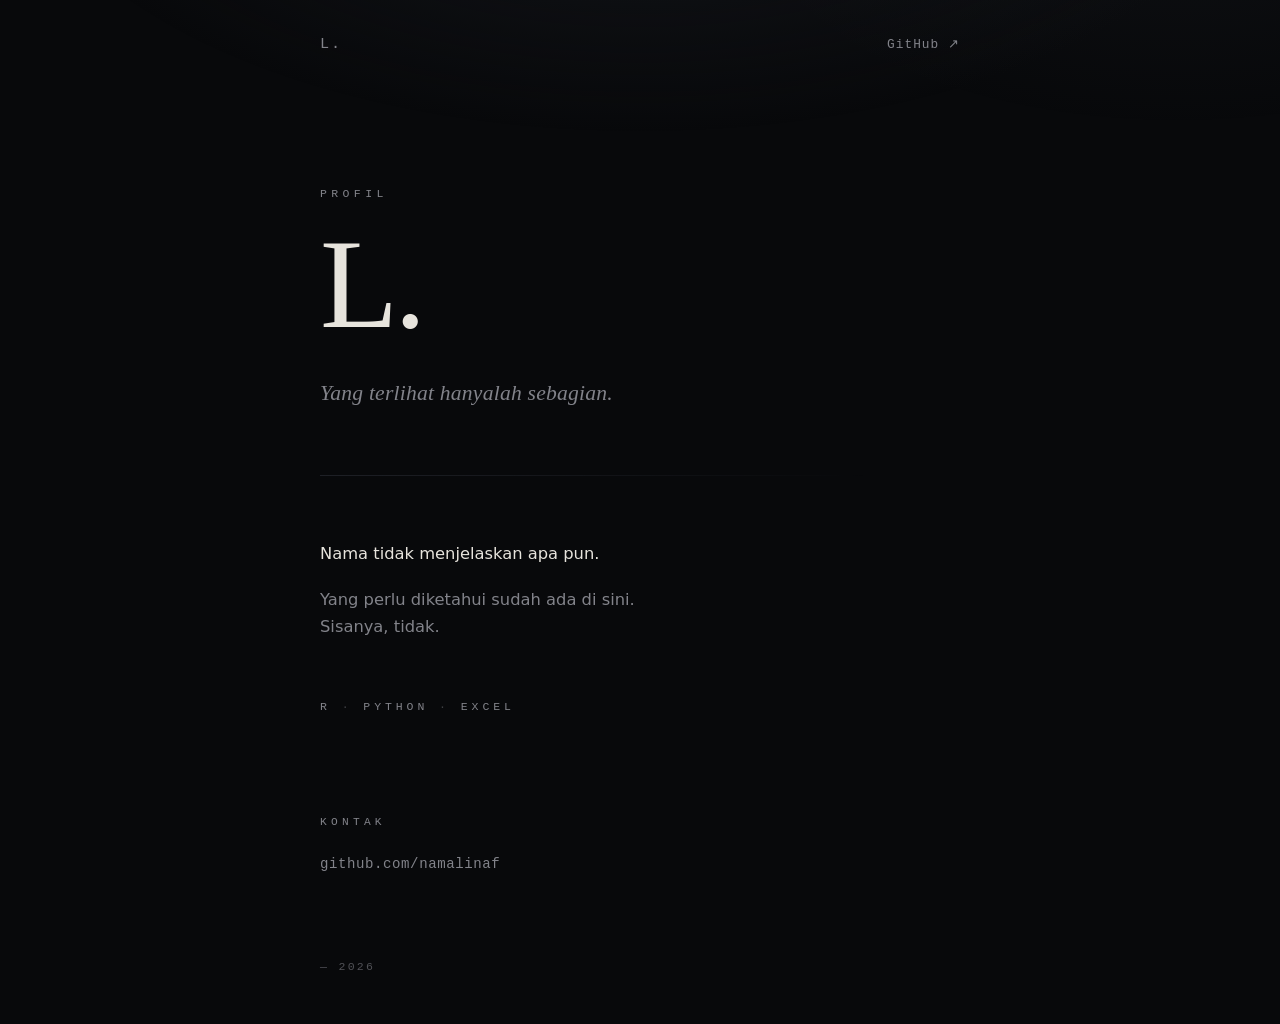
==== commit 534618db: "Ganti inisial ke L. dan tajamkan tagline" ====
--- a/index.html
+++ b/index.html
@@ -3,33 +3,33 @@
 <head>
   <meta charset="utf-8">
   <meta name="viewport" content="width=device-width, initial-scale=1">
-  <title>N.</title>
-  <meta name="description" content="Statistik, data, dan hal-hal yang tidak perlu dijelaskan.">
+  <title>L.</title>
+  <meta name="description" content="Yang terlihat hanyalah sebagian.">
   <meta name="theme-color" content="#08090b">
   <meta property="og:type" content="website">
-  <meta property="og:title" content="N.">
-  <meta property="og:description" content="Statistik, data, dan hal-hal yang tidak perlu dijelaskan.">
+  <meta property="og:title" content="L.">
+  <meta property="og:description" content="Yang terlihat hanyalah sebagian.">
   <meta property="og:url" content="https://namalinaf.github.io/">
   <link rel="icon" href="assets/favicon.svg" type="image/svg+xml">
   <link rel="stylesheet" href="assets/styles.css">
 </head>
 <body>
   <header class="site-header wrap">
-    <span class="mark" aria-hidden="true">N.</span>
+    <span class="mark" aria-hidden="true">L.</span>
     <a class="quiet-link" href="https://github.com/namalinaf" rel="me noopener" target="_blank">GitHub&nbsp;↗</a>
   </header>
 
   <main class="wrap">
     <section class="hero">
       <p class="eyebrow">Profil</p>
-      <h1>N.</h1>
-      <p class="tagline">Statistik. Data. Diam.</p>
+      <h1>L.</h1>
+      <p class="tagline">Yang terlihat hanyalah sebagian.</p>
     </section>
 
     <div class="rule" role="presentation"></div>
 
     <section class="note">
-      <p>Sebagian orang memperkenalkan diri dengan nama. Saya tidak.</p>
+      <p>Nama tidak menjelaskan apa pun.</p>
       <p>Yang perlu diketahui sudah ada di sini. Sisanya, tidak.</p>
     </section>
 
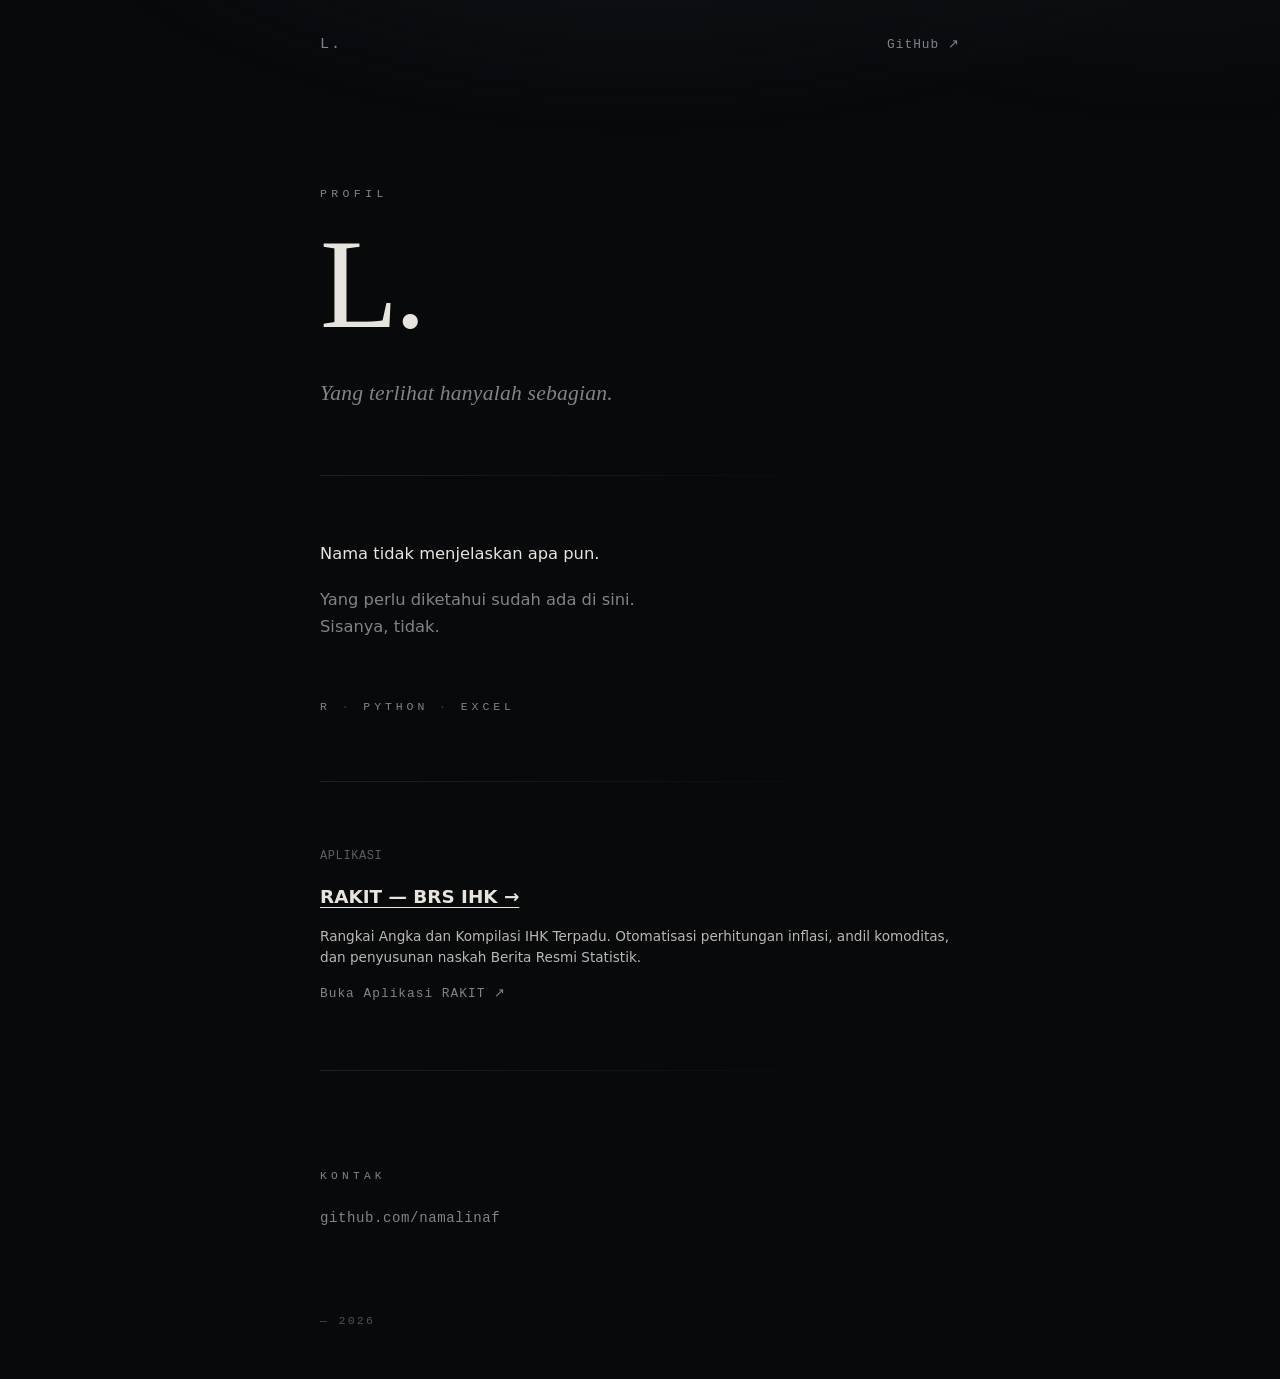
==== commit 02694e7d: "feat: rilis aplikasi RAKIT untuk otomatisasi BRS IHK" ====
--- a/index.html
+++ b/index.html
@@ -35,6 +35,21 @@
 
     <p class="tools">R <span aria-hidden="true">·</span> Python <span aria-hidden="true">·</span> Excel</p>
 
+    <div class="rule" role="presentation"></div>
+
+    <section class="showcase" style="margin: 1.75rem 0;">
+      <p class="eyebrow" style="font-size: 0.75rem; text-transform: uppercase; letter-spacing: 0.05em; opacity: 0.7; margin-bottom: 0.35rem;">Aplikasi</p>
+      <h2 style="font-size: 1.15rem; margin-bottom: 0.4rem;">
+        <a href="rakit/" style="color: inherit; text-decoration: underline; text-underline-offset: 4px;">RAKIT — BRS IHK &rarr;</a>
+      </h2>
+      <p style="font-size: 0.85rem; opacity: 0.8; line-height: 1.5; margin-bottom: 0.65rem;">
+        Rangkai Angka dan Kompilasi IHK Terpadu. Otomatisasi perhitungan inflasi, andil komoditas, dan penyusunan naskah Berita Resmi Statistik.
+      </p>
+      <a class="quiet-link" href="rakit/">Buka Aplikasi RAKIT &nearr;</a>
+    </section>
+
+    <div class="rule" role="presentation"></div>
+
     <section class="contact" aria-labelledby="contact-title">
       <h2 id="contact-title">Kontak</h2>
       <a class="quiet-link" href="https://github.com/namalinaf" rel="me noopener" target="_blank">github.com/namalinaf</a>
